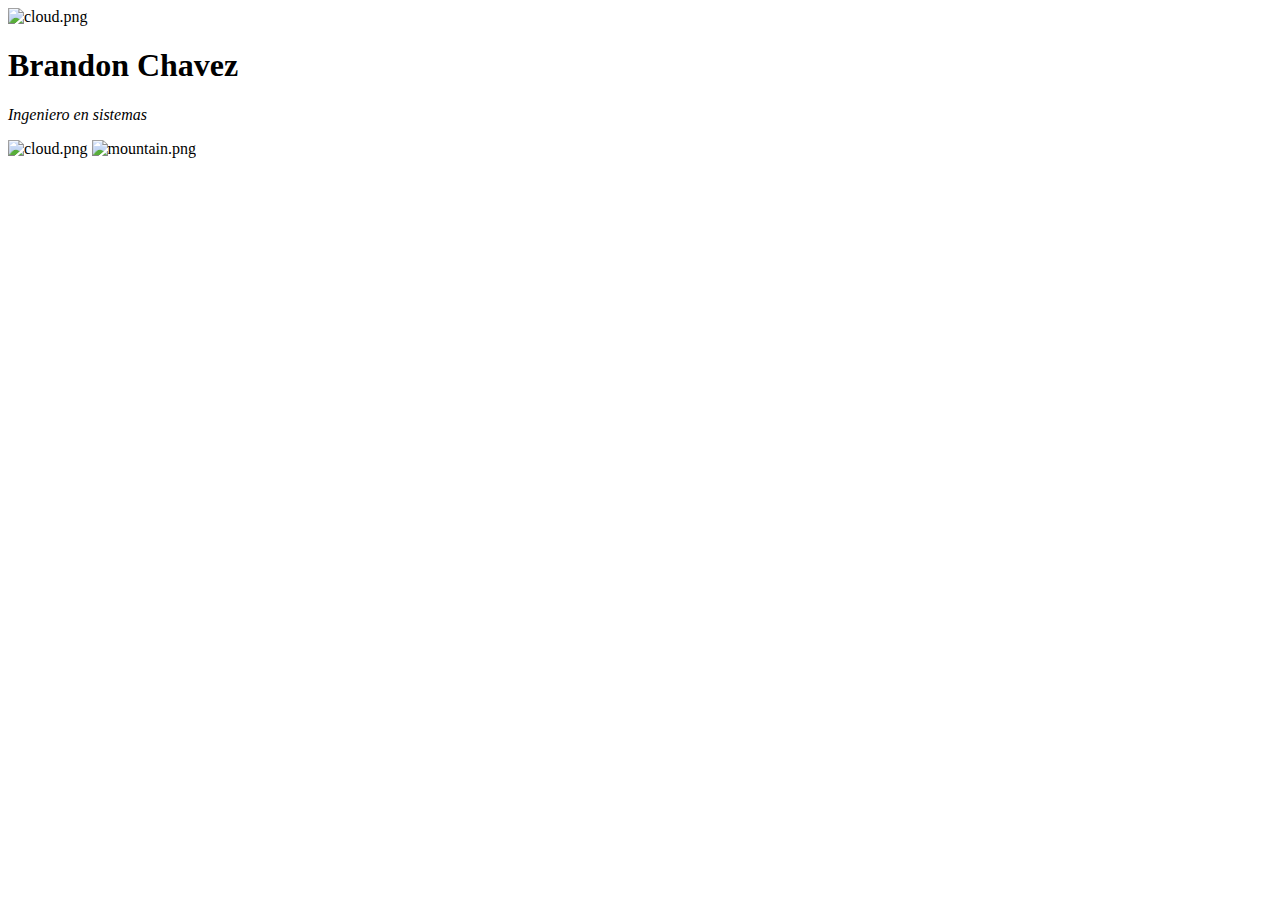
==== prueba.html @ 01dd56fe "Add files via upload" ====
<!DOCTYPE html>
<html lang="en" dir="ltr">

<head>
  <meta charset="utf-8">
  <title>Brandon Site</title>
  <link rel="stylesheet" href="css/styles.css">
<link rel="icon" href="img/favicon.ico">
</head>
<body>
  <div class="top-container">
    <img class="nube1"src="img/cloud.png" alt="cloud.png">
    <h1>Brandon Chavez</h1>
    <p><em>Ingeniero en sistemas</em></p>
    <img class="nube2"src="img/cloud.png" alt="cloud.png">
    <img src="img/mountain.png" alt="mountain.png">
  </div>
<div class="middle-container">

</div>
<div class="buttom-container">

</div>
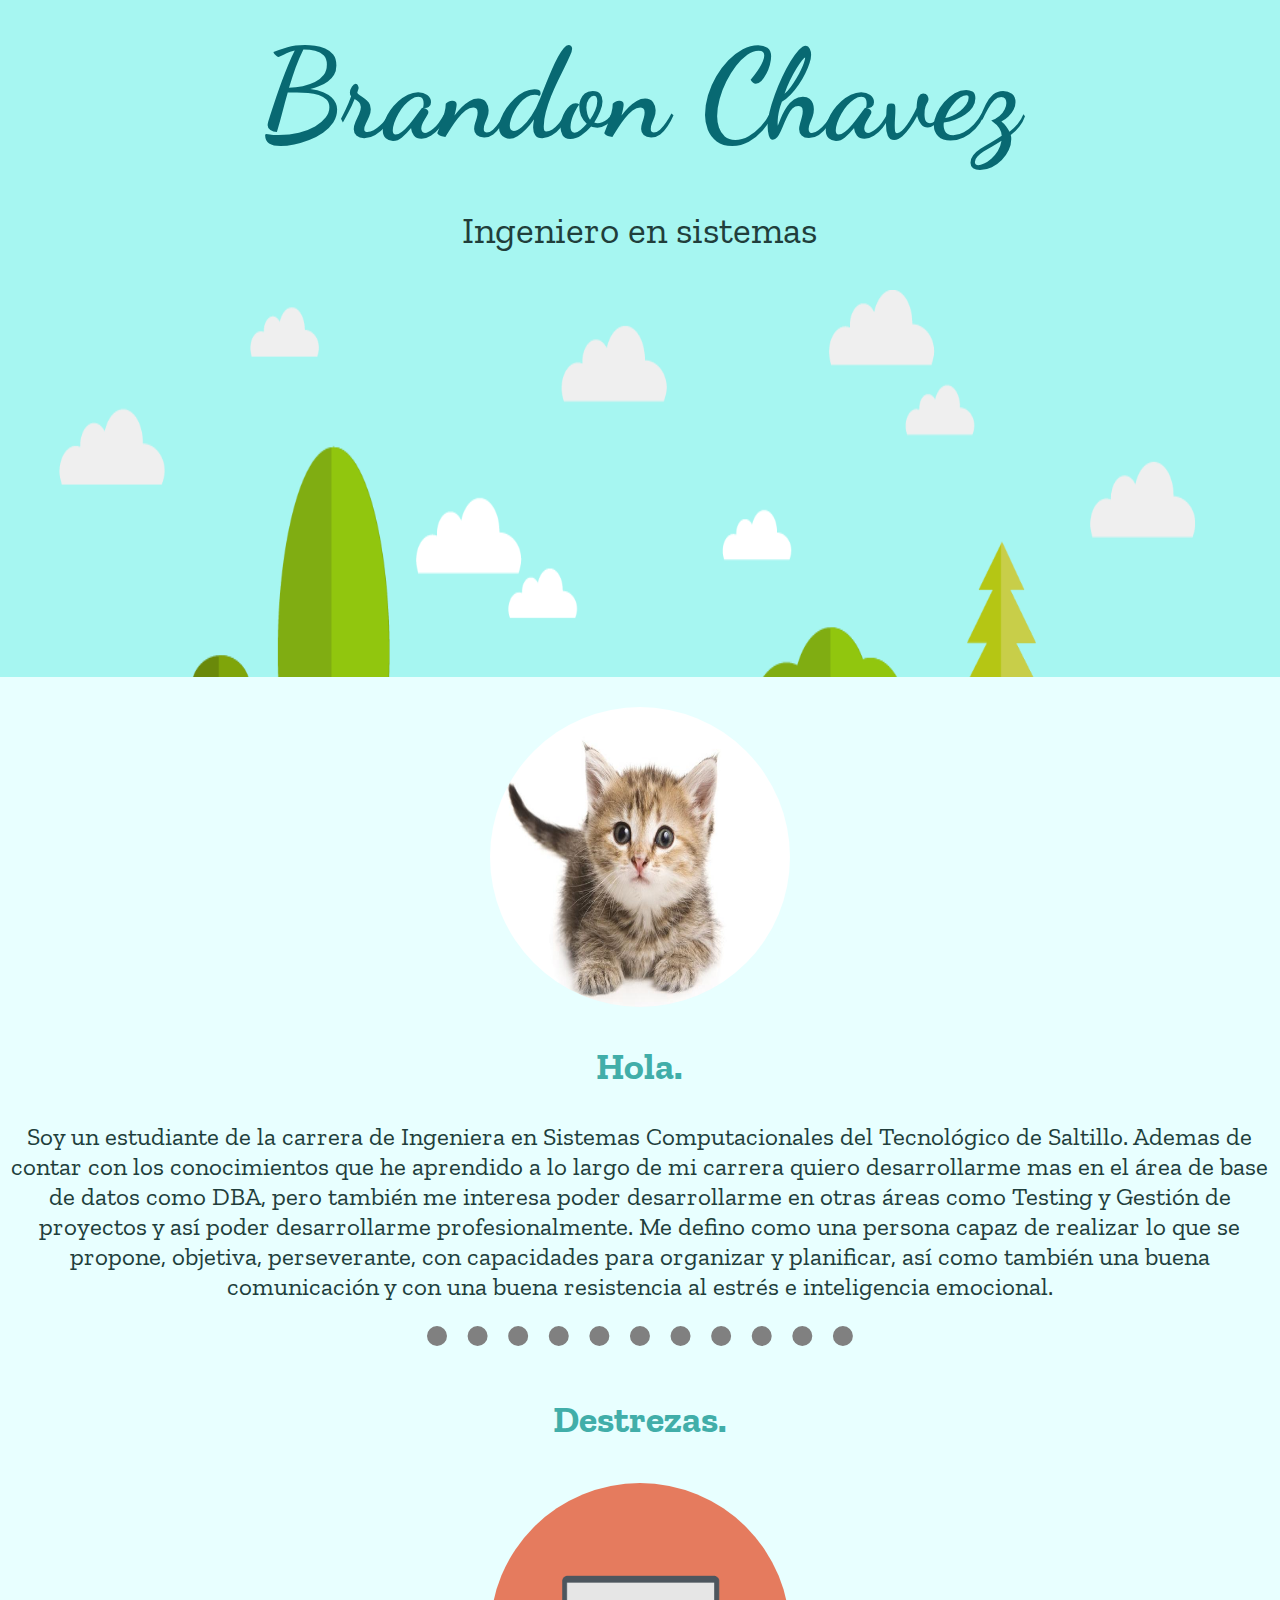
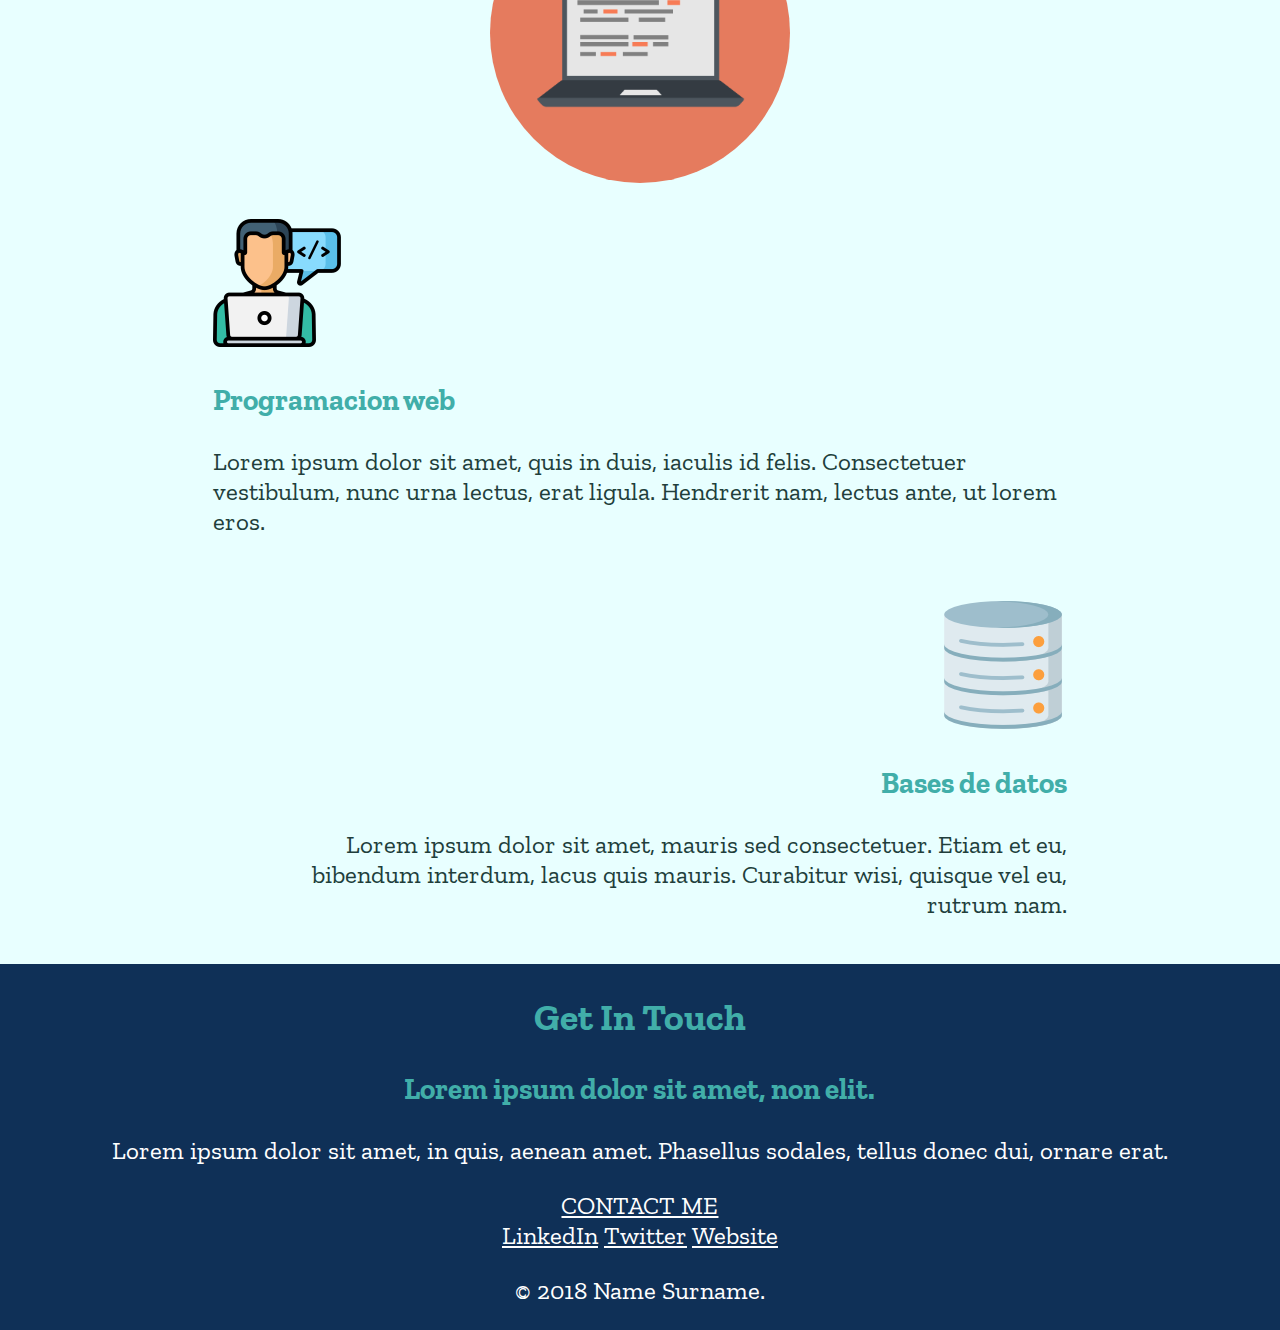
==== commit 1fddb7be: "Add files via upload" ====
--- a/prueba.html
+++ b/prueba.html
@@ -4,20 +4,68 @@
 <head>
   <meta charset="utf-8">
   <title>Brandon Site</title>
+  <meta name="viewport" content="width=device-width, initial-scale=1.0">
   <link rel="stylesheet" href="css/styles.css">
-<link rel="icon" href="img/favicon.ico">
+  <link rel="icon" href="img/favicon.ico">
+  <link href="https://fonts.googleapis.com/css2?family=Dancing+Script:wght@700&family=Zilla+Slab:ital@1&display=swap"
+    rel="stylesheet">
 </head>
+
 <body>
-  <div class="top-container">
-    <img class="nube1"src="img/cloud.png" alt="cloud.png">
-    <h1>Brandon Chavez</h1>
-    <p><em>Ingeniero en sistemas</em></p>
-    <img class="nube2"src="img/cloud.png" alt="cloud.png">
-    <img src="img/mountain.png" alt="mountain.png">
+  <div class="container">
+    <div class="top-container">
+      <h1>Brandon Chavez</h1>
+      <p style="font-size: 150%;">Ingeniero en sistemas</p>
+      <img class="land" src="img/land2.png" alt="land.png">
+    </div>
+
+    <div class="profile">
+      <img class="personal-image" src="img/gato.jpg" alt="gato.png">
+      <h2>Hola.</h2>
+      <p>Soy un estudiante de la carrera de Ingeniera en Sistemas Computacionales del Tecnológico de Saltillo.
+        Ademas de contar con los conocimientos que he aprendido a lo largo de mi carrera quiero desarrollarme
+        mas en el área de base de datos como DBA, pero también me interesa poder desarrollarme en otras áreas
+        como Testing y Gestión de proyectos y así poder desarrollarme profesionalmente.
+        Me defino como una persona capaz de realizar lo que se propone, objetiva, perseverante, con capacidades
+        para organizar y planificar, así como también una buena comunicación y con una buena resistencia al
+        estrés e inteligencia emocional.
+      </p>
+    </div>
+    <hr>
+    <div class="skills">
+      <h2>Destrezas.</h2>
+      <img class="computadora" src="img/computer.png" alt="computadora.png">
+    </div>
+    
+    <div class="prograweb">
+      <img class="desarolloweb" src="img/web-development.png" alt="desarolloweb.png">
+      <h3>Programacion web</h3>
+      <p>Lorem ipsum dolor sit amet, quis in duis, iaculis id felis. Consectetuer vestibulum, nunc urna lectus, erat
+        ligula. Hendrerit nam, lectus ante, ut lorem eros.</p>
+    </div>
+    
+    <div class="basedatos">
+      <img class="bdimage" src="img/server.png" alt="bd.png">
+      <h3>Bases de datos</h3>
+      <p>Lorem ipsum dolor sit amet, mauris sed consectetuer. Etiam et eu, bibendum interdum, lacus quis mauris.
+        Curabitur wisi, quisque vel eu, rutrum nam.</p>
+    </div>
+
+    <div class="buttom-container">
+      <div class="contact-me">
+        <h2>Get In Touch</h2>
+        <h3>Lorem ipsum dolor sit amet, non elit.</h3>
+        <p style="color: white;">Lorem ipsum dolor sit amet, in quis, aenean amet. Phasellus sodales, tellus donec dui,
+          ornare erat.</p>
+        <a class="btn" href="mailto:name@email.com">CONTACT ME</a>
+      </div>
+      <a class="footer-link" href="https://www.linkedin.com/">LinkedIn</a>
+      <a class="footer-link" href="https://twitter.com/">Twitter</a>
+      <a class="footer-link" href="https://www.appbrewery.co/">Website</a>
+      <p style="color: white;">© 2018 Name Surname.</p>
+
+    </div>
   </div>
-<div class="middle-container">
+</body>
 
-</div>
-<div class="buttom-container">
-
-</div>
+</html>--- a/css/styles.css
+++ b/css/styles.css
@@ -0,0 +1,130 @@
+/* Comentario */
+body {
+  background-color: #dae1e7;
+  margin: auto;
+  font-family: 'Zilla Slab', serif;
+  text-align: center;
+  font-size: 25px;
+  color: #213e3b;
+
+}
+
+hr {
+  border-style: dotted;
+  border-width: 20px 0px 0px 0px;
+  margin: auto;
+  height: 20px;
+  width: 200%;
+  grid-column: 3 / 4;
+  
+}
+
+h1 {
+  color: #086972;
+  margin: 20px;
+  font-family: 'Dancing Script', cursive;
+  font-size: 5em;
+}
+
+h2 {
+  color: #41aea9;
+}
+
+h3 {
+  color: #41aea9;
+}
+
+.container {
+  background-color: #e8ffff;
+  display: grid;
+  grid-template-columns: repeat(6, 4fr);
+  grid-template-rows: repeat(11, auto);
+}
+
+.land {
+  display: inline-block;
+  width: 100%;
+  height: 100%;
+}
+
+.profile {
+  background-color: #e8ffff;
+  grid-column: 1 / -1;
+  margin: 0px;
+}
+
+.hola {
+  text-decoration: underline;
+}
+
+.top-container {
+  background-color: #a6f6f1;
+  margin: 0PX;
+  border-spacing: 50PX;
+  grid-column: 1 / -1;
+
+
+}
+
+.middle-container {
+  background-color: #e8ffff;
+  grid-column: 1 / -1;
+}
+
+.buttom-container {
+  background-color: #0f3057;
+  grid-column: 1 / -1;
+}
+
+
+
+.prograweb {
+  text-align: left;
+  margin: 20px 0px 20px 0px;
+  grid-column: 2 / 6;
+  background-color: #e8ffff;
+
+
+}
+
+
+
+.basedatos {
+
+  text-align: end;
+  margin: 20px 0px 20px 20px;
+  grid-column: 2 / 6;
+  background-color: #e8ffff;
+
+}
+
+
+
+.personal-image {
+  height: 300px;
+  width: 300px;
+  border-radius: 180px;
+  margin-top: 30px;
+}
+
+.computadora {
+  height: 300px;
+  width: 300px;
+  text-align: center;
+  border-radius: 180px;
+  margin: 10px;
+
+}
+
+.skills {
+  background-color: #e8ffff;
+  grid-column: 1 / -1;
+}
+
+.footer-link {
+  color: white;
+}
+
+.btn {
+  color: white;
+}